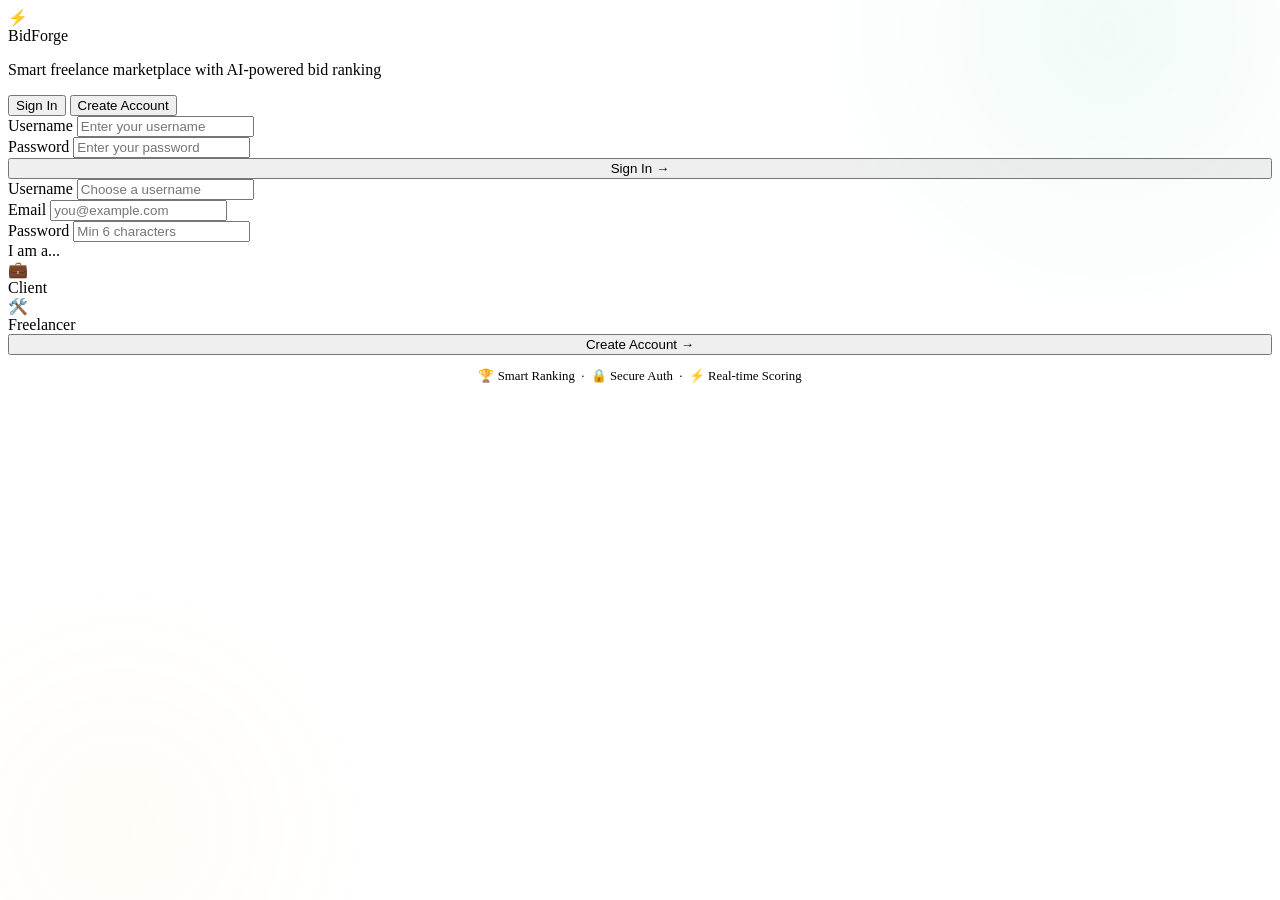
==== frontend/index.html @ 515f6dd8 "feat: BidForge — Freelance Marketplace Bidding Engine Full-stack platform where clients post project" ====
<!DOCTYPE html>
<html lang="en">
<head>
  <meta charset="UTF-8">
  <meta name="viewport" content="width=device-width, initial-scale=1.0">
  <meta name="description" content="Freelance Marketplace — where clients post projects and freelancers bid. Smart ranking engine scores bids on fit, not just price.">
  <title>BidForge — Freelance Marketplace</title>
  <link rel="stylesheet" href="/css/styles.css">
</head>
<body>
  <div class="auth-page">
    <!-- Decorative background shapes -->
    <div style="position: fixed; top: -30%; right: -10%; width: 600px; height: 600px; border-radius: 50%; background: radial-gradient(circle, rgba(16,185,129,0.06), transparent 70%); pointer-events: none;"></div>
    <div style="position: fixed; bottom: -20%; left: -10%; width: 500px; height: 500px; border-radius: 50%; background: radial-gradient(circle, rgba(251,191,36,0.04), transparent 70%); pointer-events: none;"></div>

    <div class="auth-container">
      <!-- Logo -->
      <div class="auth-header">
        <div class="logo">
          <div class="logo-icon">⚡</div>
          BidForge
        </div>
        <p>Smart freelance marketplace with AI-powered bid ranking</p>
      </div>

      <!-- Login / Register Toggle -->
      <div class="glass-card no-hover">
        <div class="auth-toggle" id="auth-toggle">
          <button class="toggle-btn active" data-mode="login" onclick="switchAuthMode('login')">Sign In</button>
          <button class="toggle-btn" data-mode="register" onclick="switchAuthMode('register')">Create Account</button>
        </div>

        <!-- Login Form -->
        <form id="login-form" class="auth-form">
          <div class="form-group">
            <label class="form-label" for="login-username">Username</label>
            <input class="form-input" type="text" id="login-username" placeholder="Enter your username" required>
          </div>
          <div class="form-group">
            <label class="form-label" for="login-password">Password</label>
            <input class="form-input" type="password" id="login-password" placeholder="Enter your password" required>
          </div>
          <button type="submit" class="btn btn-primary btn-lg" style="width: 100%; margin-top: var(--space-sm);">
            Sign In →
          </button>
        </form>

        <!-- Register Form -->
        <form id="register-form" class="auth-form hidden">
          <div class="form-group">
            <label class="form-label" for="reg-username">Username</label>
            <input class="form-input" type="text" id="reg-username" placeholder="Choose a username" minlength="3" required>
          </div>
          <div class="form-group">
            <label class="form-label" for="reg-email">Email</label>
            <input class="form-input" type="email" id="reg-email" placeholder="you@example.com" required>
          </div>
          <div class="form-group">
            <label class="form-label" for="reg-password">Password</label>
            <input class="form-input" type="password" id="reg-password" placeholder="Min 6 characters" minlength="6" required>
          </div>
          <div class="form-group">
            <label class="form-label">I am a...</label>
            <div class="role-selector" id="role-selector">
              <div class="role-option selected" data-role="client" onclick="selectRole('client')">
                <div class="role-icon">💼</div>
                Client
              </div>
              <div class="role-option" data-role="freelancer" onclick="selectRole('freelancer')">
                <div class="role-icon">🛠️</div>
                Freelancer
              </div>
            </div>
          </div>
          <button type="submit" class="btn btn-primary btn-lg" style="width: 100%; margin-top: var(--space-sm);">
            Create Account →
          </button>
        </form>
      </div>

      <!-- Features Tagline -->
      <div style="text-align: center; margin-top: var(--space-xl); color: var(--text-muted); font-size: 0.8rem;">
        <p>🏆 Smart Ranking &nbsp;·&nbsp; 🔒 Secure Auth &nbsp;·&nbsp; ⚡ Real-time Scoring</p>
      </div>
    </div>
  </div>

  <script src="/js/api.js"></script>
  <script src="/js/auth.js"></script>
  <script>
    // Redirect if already logged in
    redirectIfLoggedIn();

    let selectedRole = 'client';

    function switchAuthMode(mode) {
      document.querySelectorAll('.toggle-btn').forEach(btn => {
        btn.classList.toggle('active', btn.dataset.mode === mode);
      });
      document.getElementById('login-form').classList.toggle('hidden', mode !== 'login');
      document.getElementById('register-form').classList.toggle('hidden', mode !== 'register');
    }

    function selectRole(role) {
      selectedRole = role;
      document.querySelectorAll('.role-option').forEach(opt => {
        opt.classList.toggle('selected', opt.dataset.role === role);
      });
    }

    // Login handler
    document.getElementById('login-form').addEventListener('submit', async (e) => {
      e.preventDefault();
      const body = {
        username: document.getElementById('login-username').value,
        password: document.getElementById('login-password').value,
      };
      const res = await authAPI.login(body);
      if (res.ok) {
        saveAuth(res.data);
        showToast('Welcome back!', 'success');
        setTimeout(() => {
          window.location.href = res.data.role === 'client' ? '/client.html' : '/freelancer.html';
        }, 500);
      } else {
        showToast(res.error, 'error');
      }
    });

    // Register handler
    document.getElementById('register-form').addEventListener('submit', async (e) => {
      e.preventDefault();
      const body = {
        username: document.getElementById('reg-username').value,
        email: document.getElementById('reg-email').value,
        password: document.getElementById('reg-password').value,
        role: selectedRole,
      };
      const res = await authAPI.register(body);
      if (res.ok) {
        showToast('Account created! Signing you in...', 'success');
        // Auto-login after registration
        const loginRes = await authAPI.login({
          username: body.username,
          password: body.password,
        });
        if (loginRes.ok) {
          saveAuth(loginRes.data);
          setTimeout(() => {
            window.location.href = loginRes.data.role === 'client' ? '/client.html' : '/freelancer.html';
          }, 500);
        }
      } else {
        showToast(res.error, 'error');
      }
    });
  </script>
</body>
</html>
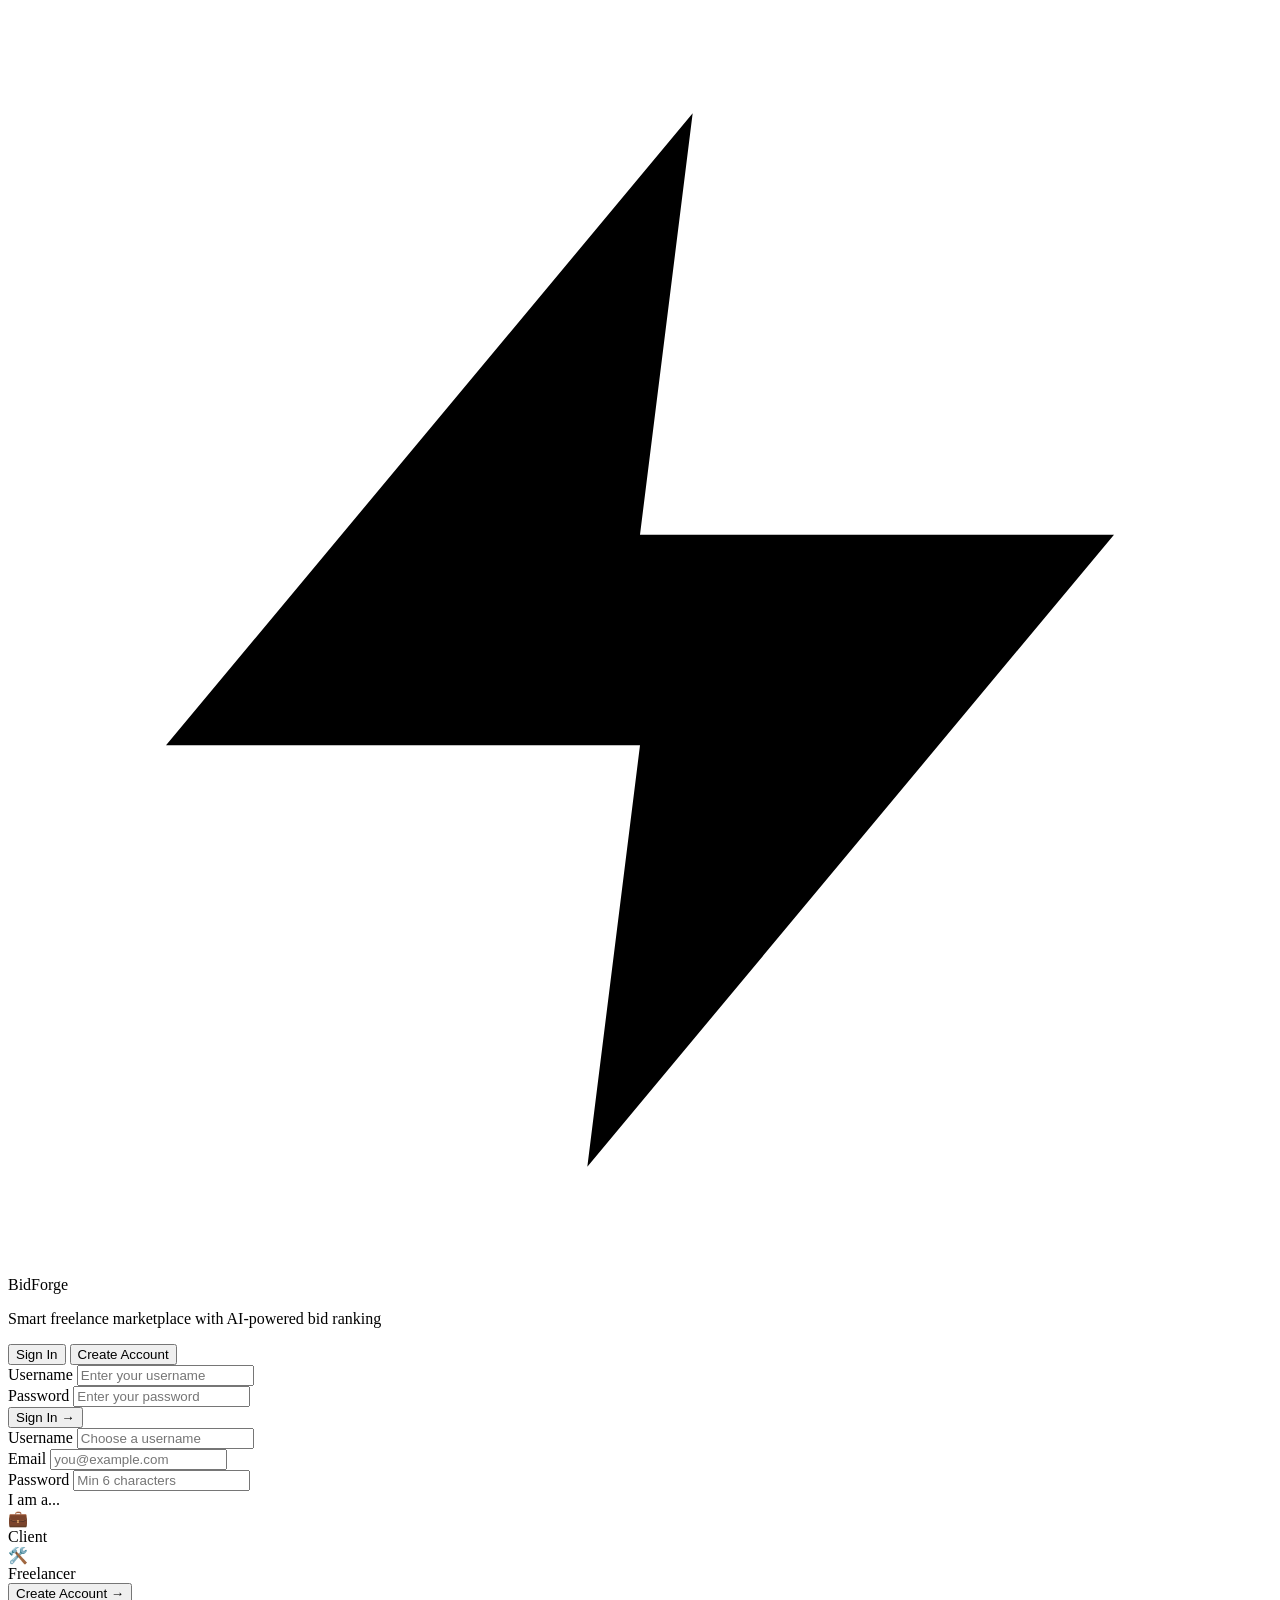
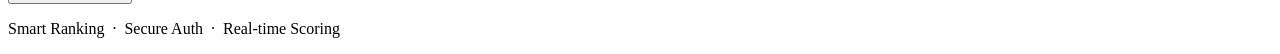
==== commit 2be8ae86: "feat(frontend): restyle to flat dark design with 4-theme colour switcher - Replace glassmorphism wit" ====
--- a/frontend/index.html
+++ b/frontend/index.html
@@ -6,18 +6,15 @@
   <meta name="description" content="Freelance Marketplace — where clients post projects and freelancers bid. Smart ranking engine scores bids on fit, not just price.">
   <title>BidForge — Freelance Marketplace</title>
   <link rel="stylesheet" href="/css/styles.css">
+  <script src="/js/theme.js"></script>
 </head>
 <body>
   <div class="auth-page">
-    <!-- Decorative background shapes -->
-    <div style="position: fixed; top: -30%; right: -10%; width: 600px; height: 600px; border-radius: 50%; background: radial-gradient(circle, rgba(16,185,129,0.06), transparent 70%); pointer-events: none;"></div>
-    <div style="position: fixed; bottom: -20%; left: -10%; width: 500px; height: 500px; border-radius: 50%; background: radial-gradient(circle, rgba(251,191,36,0.04), transparent 70%); pointer-events: none;"></div>
-
     <div class="auth-container">
       <!-- Logo -->
       <div class="auth-header">
         <div class="logo">
-          <div class="logo-icon">⚡</div>
+          <div class="logo-icon"><svg viewBox="0 0 24 24"><path d="M13 2L3 14h9l-1 8 10-12h-9l1-8z"/></svg></div>
           BidForge
         </div>
         <p>Smart freelance marketplace with AI-powered bid ranking</p>
@@ -40,7 +37,7 @@
             <label class="form-label" for="login-password">Password</label>
             <input class="form-input" type="password" id="login-password" placeholder="Enter your password" required>
           </div>
-          <button type="submit" class="btn btn-primary btn-lg" style="width: 100%; margin-top: var(--space-sm);">
+          <button type="submit" class="btn btn-primary btn-lg btn-full">
             Sign In →
           </button>
         </form>
@@ -72,15 +69,15 @@
               </div>
             </div>
           </div>
-          <button type="submit" class="btn btn-primary btn-lg" style="width: 100%; margin-top: var(--space-sm);">
+          <button type="submit" class="btn btn-primary btn-lg btn-full">
             Create Account →
           </button>
         </form>
       </div>
 
       <!-- Features Tagline -->
-      <div style="text-align: center; margin-top: var(--space-xl); color: var(--text-muted); font-size: 0.8rem;">
-        <p>🏆 Smart Ranking &nbsp;·&nbsp; 🔒 Secure Auth &nbsp;·&nbsp; ⚡ Real-time Scoring</p>
+      <div class="features-tagline">
+        <p>Smart Ranking &nbsp;·&nbsp; Secure Auth &nbsp;·&nbsp; Real-time Scoring</p>
       </div>
     </div>
   </div>
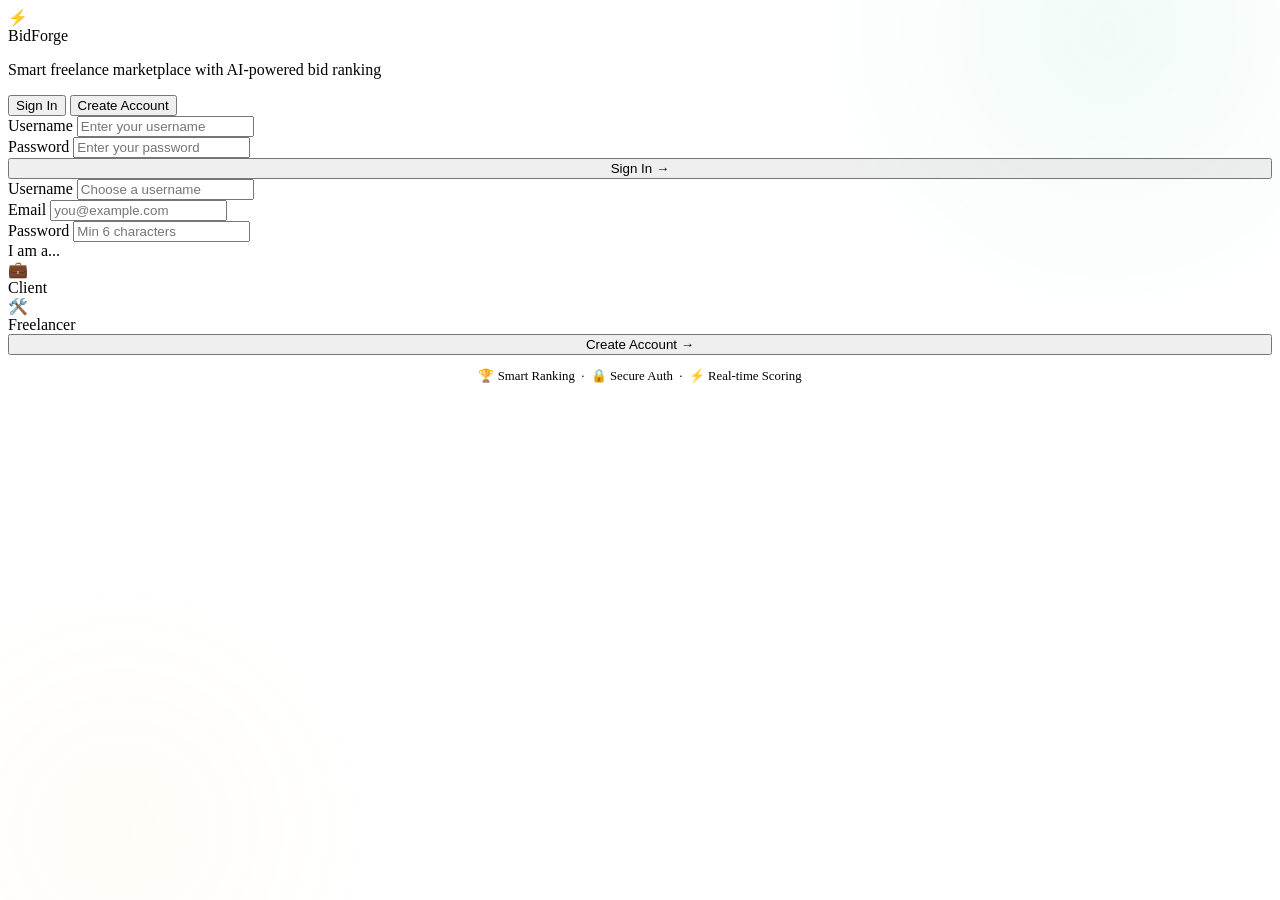
==== commit 47ffb261: "fix(frontend): resolve XSS, N+1 API calls, loading states, and accessibility issues" ====
--- a/frontend/index.html
+++ b/frontend/index.html
@@ -5,16 +5,23 @@
   <meta name="viewport" content="width=device-width, initial-scale=1.0">
   <meta name="description" content="Freelance Marketplace — where clients post projects and freelancers bid. Smart ranking engine scores bids on fit, not just price.">
   <title>BidForge — Freelance Marketplace</title>
+  <link rel="icon" href="data:image/svg+xml,<svg xmlns='http://www.w3.org/2000/svg' viewBox='0 0 100 100'><text y='.9em' font-size='90'>⚖️</text></svg>">
+  <link rel="preconnect" href="https://fonts.googleapis.com">
+  <link rel="preconnect" href="https://fonts.gstatic.com" crossorigin>
+  <link href="https://fonts.googleapis.com/css2?family=Inter:wght@300;400;500;600;700&family=Outfit:wght@400;500;600;700;800&display=swap" rel="stylesheet">
   <link rel="stylesheet" href="/css/styles.css">
-  <script src="/js/theme.js"></script>
 </head>
 <body>
   <div class="auth-page">
+    <!-- Decorative background shapes -->
+    <div style="position: fixed; top: -30%; right: -10%; width: 600px; height: 600px; border-radius: 50%; background: radial-gradient(circle, rgba(16,185,129,0.06), transparent 70%); pointer-events: none;"></div>
+    <div style="position: fixed; bottom: -20%; left: -10%; width: 500px; height: 500px; border-radius: 50%; background: radial-gradient(circle, rgba(251,191,36,0.04), transparent 70%); pointer-events: none;"></div>
+
     <div class="auth-container">
       <!-- Logo -->
       <div class="auth-header">
         <div class="logo">
-          <div class="logo-icon"><svg viewBox="0 0 24 24"><path d="M13 2L3 14h9l-1 8 10-12h-9l1-8z"/></svg></div>
+          <div class="logo-icon">⚡</div>
           BidForge
         </div>
         <p>Smart freelance marketplace with AI-powered bid ranking</p>
@@ -22,62 +29,62 @@
 
       <!-- Login / Register Toggle -->
       <div class="glass-card no-hover">
-        <div class="auth-toggle" id="auth-toggle">
-          <button class="toggle-btn active" data-mode="login" onclick="switchAuthMode('login')">Sign In</button>
-          <button class="toggle-btn" data-mode="register" onclick="switchAuthMode('register')">Create Account</button>
+        <div class="auth-toggle" id="auth-toggle" role="tablist" aria-label="Authentication modes">
+          <button class="toggle-btn active" role="tab" aria-selected="true" data-mode="login" onclick="switchAuthMode('login')">Sign In</button>
+          <button class="toggle-btn" role="tab" aria-selected="false" data-mode="register" onclick="switchAuthMode('register')">Create Account</button>
         </div>
 
         <!-- Login Form -->
-        <form id="login-form" class="auth-form">
+        <form id="login-form" class="auth-form" aria-label="Sign In Form">
           <div class="form-group">
             <label class="form-label" for="login-username">Username</label>
-            <input class="form-input" type="text" id="login-username" placeholder="Enter your username" required>
+            <input class="form-input" type="text" id="login-username" placeholder="Enter your username" autocomplete="username" required>
           </div>
           <div class="form-group">
             <label class="form-label" for="login-password">Password</label>
-            <input class="form-input" type="password" id="login-password" placeholder="Enter your password" required>
+            <input class="form-input" type="password" id="login-password" placeholder="Enter your password" autocomplete="current-password" required>
           </div>
-          <button type="submit" class="btn btn-primary btn-lg btn-full">
+          <button type="submit" class="btn btn-primary btn-lg" id="btn-login" style="width: 100%; margin-top: var(--space-sm);">
             Sign In →
           </button>
         </form>
 
         <!-- Register Form -->
-        <form id="register-form" class="auth-form hidden">
+        <form id="register-form" class="auth-form hidden" aria-label="Registration Form">
           <div class="form-group">
             <label class="form-label" for="reg-username">Username</label>
-            <input class="form-input" type="text" id="reg-username" placeholder="Choose a username" minlength="3" required>
+            <input class="form-input" type="text" id="reg-username" placeholder="Choose a username" autocomplete="username" minlength="3" required>
           </div>
           <div class="form-group">
             <label class="form-label" for="reg-email">Email</label>
-            <input class="form-input" type="email" id="reg-email" placeholder="you@example.com" required>
+            <input class="form-input" type="email" id="reg-email" placeholder="you@example.com" autocomplete="email" required>
           </div>
           <div class="form-group">
             <label class="form-label" for="reg-password">Password</label>
-            <input class="form-input" type="password" id="reg-password" placeholder="Min 6 characters" minlength="6" required>
+            <input class="form-input" type="password" id="reg-password" placeholder="Min 6 characters" autocomplete="new-password" minlength="6" required>
           </div>
           <div class="form-group">
-            <label class="form-label">I am a...</label>
-            <div class="role-selector" id="role-selector">
-              <div class="role-option selected" data-role="client" onclick="selectRole('client')">
+            <label class="form-label" id="role-label">I am a...</label>
+            <div class="role-selector" id="role-selector" role="radiogroup" aria-labelledby="role-label">
+              <div class="role-option selected" role="radio" aria-checked="true" tabindex="0" data-role="client" onclick="selectRole('client')">
                 <div class="role-icon">💼</div>
                 Client
               </div>
-              <div class="role-option" data-role="freelancer" onclick="selectRole('freelancer')">
+              <div class="role-option" role="radio" aria-checked="false" tabindex="0" data-role="freelancer" onclick="selectRole('freelancer')">
                 <div class="role-icon">🛠️</div>
                 Freelancer
               </div>
             </div>
           </div>
-          <button type="submit" class="btn btn-primary btn-lg btn-full">
+          <button type="submit" class="btn btn-primary btn-lg" id="btn-register" style="width: 100%; margin-top: var(--space-sm);">
             Create Account →
           </button>
         </form>
       </div>
 
       <!-- Features Tagline -->
-      <div class="features-tagline">
-        <p>Smart Ranking &nbsp;·&nbsp; Secure Auth &nbsp;·&nbsp; Real-time Scoring</p>
+      <div style="text-align: center; margin-top: var(--space-xl); color: var(--text-muted); font-size: 0.8rem;">
+        <p>🏆 Smart Ranking &nbsp;·&nbsp; 🔒 Secure Auth &nbsp;·&nbsp; ⚡ Real-time Scoring</p>
       </div>
     </div>
   </div>
@@ -92,7 +99,9 @@
 
     function switchAuthMode(mode) {
       document.querySelectorAll('.toggle-btn').forEach(btn => {
-        btn.classList.toggle('active', btn.dataset.mode === mode);
+        const isMatch = btn.dataset.mode === mode;
+        btn.classList.toggle('active', isMatch);
+        btn.setAttribute('aria-selected', isMatch ? 'true' : 'false');
       });
       document.getElementById('login-form').classList.toggle('hidden', mode !== 'login');
       document.getElementById('register-form').classList.toggle('hidden', mode !== 'register');
@@ -101,54 +110,85 @@
     function selectRole(role) {
       selectedRole = role;
       document.querySelectorAll('.role-option').forEach(opt => {
-        opt.classList.toggle('selected', opt.dataset.role === role);
+        const isSelected = opt.dataset.role === role;
+        opt.classList.toggle('selected', isSelected);
+        opt.setAttribute('aria-checked', isSelected ? 'true' : 'false');
       });
     }
 
-    // Login handler
+    // Keyboard support for role selector
+    document.querySelectorAll('.role-option').forEach(opt => {
+      opt.addEventListener('keydown', (e) => {
+        if (e.key === ' ' || e.key === 'Enter') {
+          e.preventDefault();
+          selectRole(opt.dataset.role);
+        }
+      });
+    });
+
+    // Login handler with button loading state
     document.getElementById('login-form').addEventListener('submit', async (e) => {
       e.preventDefault();
+      const btn = document.getElementById('btn-login');
+      btn.disabled = true;
+      btn.classList.add('btn-loading');
+
       const body = {
         username: document.getElementById('login-username').value,
         password: document.getElementById('login-password').value,
       };
-      const res = await authAPI.login(body);
-      if (res.ok) {
-        saveAuth(res.data);
-        showToast('Welcome back!', 'success');
-        setTimeout(() => {
-          window.location.href = res.data.role === 'client' ? '/client.html' : '/freelancer.html';
-        }, 500);
-      } else {
-        showToast(res.error, 'error');
+
+      try {
+        const res = await authAPI.login(body);
+        if (res.ok) {
+          saveAuth(res.data);
+          showToast('Welcome back!', 'success');
+          setTimeout(() => {
+            window.location.href = res.data.role === 'client' ? '/client.html' : '/freelancer.html';
+          }, 400);
+        } else {
+          showToast(res.error, 'error');
+        }
+      } finally {
+        btn.disabled = false;
+        btn.classList.remove('btn-loading');
       }
     });
 
-    // Register handler
+    // Register handler with button loading state
     document.getElementById('register-form').addEventListener('submit', async (e) => {
       e.preventDefault();
+      const btn = document.getElementById('btn-register');
+      btn.disabled = true;
+      btn.classList.add('btn-loading');
+
       const body = {
         username: document.getElementById('reg-username').value,
         email: document.getElementById('reg-email').value,
         password: document.getElementById('reg-password').value,
         role: selectedRole,
       };
-      const res = await authAPI.register(body);
-      if (res.ok) {
-        showToast('Account created! Signing you in...', 'success');
-        // Auto-login after registration
-        const loginRes = await authAPI.login({
-          username: body.username,
-          password: body.password,
-        });
-        if (loginRes.ok) {
-          saveAuth(loginRes.data);
-          setTimeout(() => {
-            window.location.href = loginRes.data.role === 'client' ? '/client.html' : '/freelancer.html';
-          }, 500);
+
+      try {
+        const res = await authAPI.register(body);
+        if (res.ok) {
+          showToast('Account created! Signing you in...', 'success');
+          const loginRes = await authAPI.login({
+            username: body.username,
+            password: body.password,
+          });
+          if (loginRes.ok) {
+            saveAuth(loginRes.data);
+            setTimeout(() => {
+              window.location.href = loginRes.data.role === 'client' ? '/client.html' : '/freelancer.html';
+            }, 400);
+          }
+        } else {
+          showToast(res.error, 'error');
         }
-      } else {
-        showToast(res.error, 'error');
+      } finally {
+        btn.disabled = false;
+        btn.classList.remove('btn-loading');
       }
     });
   </script>
